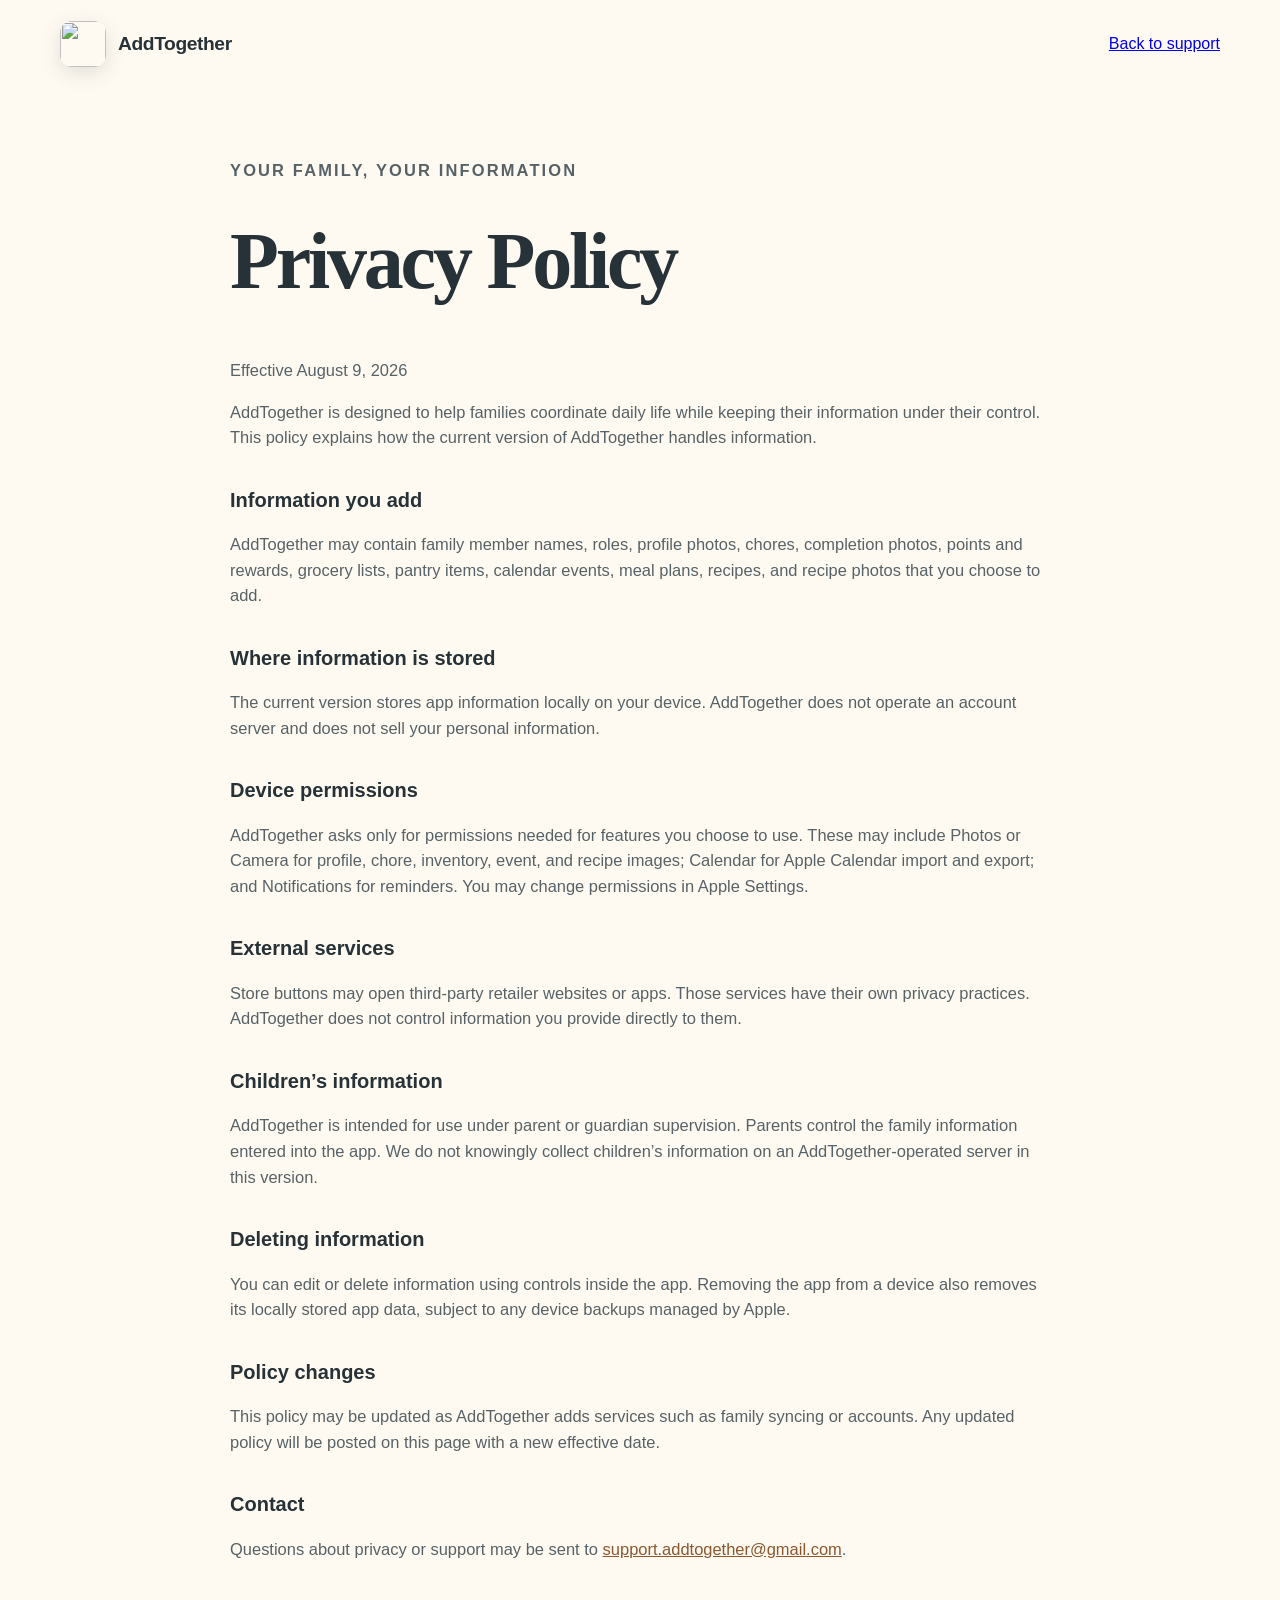
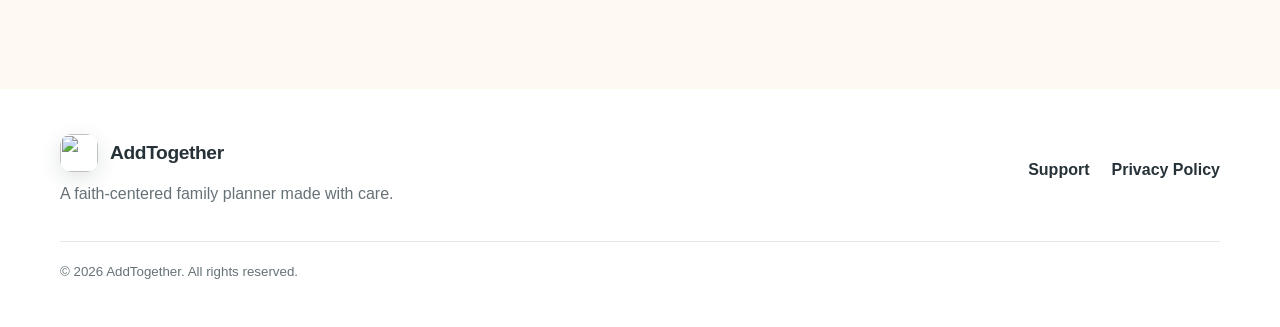
==== privacy/index.html @ c41853a5 "Add privacy/index.html" ====
<!doctype html><html lang="en"><head><meta charset="utf-8"><meta name="viewport" content="width=device-width,initial-scale=1"><title>Privacy Policy | AddTogether</title><link rel="icon" href="../assets/app-icon.svg"><link rel="stylesheet" href="../styles.css"></head><body><main><nav class="nav shell"><a class="brand" href="../"><img src="../assets/app-icon.svg" alt=""><span>AddTogether</span></a><a href="../">Back to support</a></nav><article class="legal shell"><p class="eyebrow">Your family, your information</p><h1>Privacy Policy</h1><p class="updated">Effective August 9, 2026</p><p>AddTogether is designed to help families coordinate daily life while keeping their information under their control. This policy explains how the current version of AddTogether handles information.</p><h2>Information you add</h2><p>AddTogether may contain family member names, roles, profile photos, chores, completion photos, points and rewards, grocery lists, pantry items, calendar events, meal plans, recipes, and recipe photos that you choose to add.</p><h2>Where information is stored</h2><p>The current version stores app information locally on your device. AddTogether does not operate an account server and does not sell your personal information.</p><h2>Device permissions</h2><p>AddTogether asks only for permissions needed for features you choose to use. These may include Photos or Camera for profile, chore, inventory, event, and recipe images; Calendar for Apple Calendar import and export; and Notifications for reminders. You may change permissions in Apple Settings.</p><h2>External services</h2><p>Store buttons may open third-party retailer websites or apps. Those services have their own privacy practices. AddTogether does not control information you provide directly to them.</p><h2>Children’s information</h2><p>AddTogether is intended for use under parent or guardian supervision. Parents control the family information entered into the app. We do not knowingly collect children’s information on an AddTogether-operated server in this version.</p><h2>Deleting information</h2><p>You can edit or delete information using controls inside the app. Removing the app from a device also removes its locally stored app data, subject to any device backups managed by Apple.</p><h2>Policy changes</h2><p>This policy may be updated as AddTogether adds services such as family syncing or accounts. Any updated policy will be posted on this page with a new effective date.</p><h2>Contact</h2><p>Questions about privacy or support may be sent to <a href="mailto:support.addtogether@gmail.com">support.addtogether@gmail.com</a>.</p></article><footer><div class="shell footerInner"><div class="brand footerBrand"><img src="../assets/app-icon.svg" alt=""><span>AddTogether</span></div><p>A faith-centered family planner made with care.</p><div><a href="../#support">Support</a><a href="./">Privacy Policy</a></div><small>© 2026 AddTogether. All rights reserved.</small></div></footer></main></body></html>
---- styles.css ----
:root{--ink:#263238;--muted:#667277;--cream:#fffaf1;--peach:#f6c8ae;--mint:#bfe8d5;--sky:#c8e6f7;--lav:#d9cff4;--rose:#efc5d2;--gold:#d4962e;--white:#fff;--line:rgba(38,50,56,.12)}*{box-sizing:border-box}html{scroll-behavior:smooth}body{margin:0;background:var(--cream);color:var(--ink);font-family:-apple-system,BlinkMacSystemFont,"Segoe UI",sans-serif;line-height:1.55}.shell{width:min(1160px,calc(100% - 40px));margin-inline:auto}.nav{height:88px;display:flex;align-items:center;justify-content:space-between;position:relative;z-index:5}.brand{display:flex;align-items:center;gap:12px;color:var(--ink);text-decoration:none;font-size:1.2rem;font-weight:800;letter-spacing:-.02em}.brand img{width:46px;height:46px;border-radius:12px;box-shadow:0 6px 20px rgba(46,64,74,.14)}.navLinks{display:flex;align-items:center;gap:28px}.navLinks a,footer a{color:var(--ink);text-decoration:none;font-weight:650}.navLinks a:hover,footer a:hover{text-decoration:underline}.hero{min-height:690px;display:grid;grid-template-columns:1.02fr .98fr;align-items:center;gap:76px;padding:54px 0 88px}.eyebrow{text-transform:uppercase;letter-spacing:.13em;font-size:.76rem;font-weight:850;color:#9c6535;margin:0 0 15px}.hero h1,.sectionHeading h2,.memoryCopy h2{font-family:Georgia,"Times New Roman",serif;letter-spacing:-.045em;line-height:1.02;margin:0}.hero h1{font-size:clamp(3.4rem,7vw,6rem)}.lead{font-size:1.2rem;color:var(--muted);max-width:580px;margin:26px 0 30px}.heroActions{display:flex;gap:12px;flex-wrap:wrap}.button{display:inline-flex;justify-content:center;align-items:center;min-height:50px;padding:0 23px;border-radius:999px;text-decoration:none;font-weight:800}.primary{background:var(--ink);color:#fff;box-shadow:0 12px 28px rgba(38,50,56,.2)}.secondary{color:var(--ink);background:rgba(255,255,255,.74);border:1px solid var(--line)}.availability{font-size:.85rem;color:var(--muted);margin-top:17px}.phoneStage{height:590px;position:relative;display:grid;place-items:center}.phone{height:560px;width:auto;border-radius:42px;box-shadow:0 30px 70px rgba(69,62,56,.24);position:relative;z-index:2;border:7px solid #fff}.glow{position:absolute;border-radius:50%;filter:blur(1px)}.glowOne{width:430px;height:430px;background:var(--peach);top:50px;right:0}.glowTwo{width:260px;height:260px;background:var(--lav);bottom:10px;left:10px}.floatingCard{position:absolute;z-index:3;background:rgba(255,255,255,.94);padding:13px 17px;border-radius:17px;box-shadow:0 16px 35px rgba(38,50,56,.15);display:flex;align-items:center;gap:11px}.floatingCard>span{width:38px;height:38px;display:grid;place-items:center;border-radius:11px;background:var(--mint);font-weight:900}.floatingCard strong,.floatingCard small{display:block}.floatingCard small{color:var(--muted)}.cardChore{left:-10px;top:140px}.cardMeal{right:-12px;bottom:95px}.values{background:var(--ink);color:#fff;padding:17px 0}.valuesInner{display:flex;justify-content:center;gap:26px;flex-wrap:wrap;font-size:.88rem;font-weight:750;letter-spacing:.04em}.valuesInner i{color:var(--peach)}.section{padding:110px 0}.sectionHeading{text-align:center;max-width:720px;margin:0 auto 48px}.sectionHeading.left{text-align:left;margin-left:0}.sectionHeading h2,.memoryCopy h2{font-size:clamp(2.5rem,5vw,4.2rem)}.sectionHeading>p:last-child,.memoryCopy>p{color:var(--muted);font-size:1.08rem}.featureGrid{display:grid;grid-template-columns:repeat(2,1fr);gap:18px}.feature{padding:34px;border-radius:28px;min-height:245px}.feature1{background:var(--lav)}.feature2{background:var(--mint)}.feature3{background:var(--peach)}.feature4{background:var(--sky)}.featureIcon{width:52px;height:52px;display:grid;place-items:center;background:rgba(255,255,255,.67);border-radius:15px;font-size:1.35rem;font-weight:900}.feature h3{font-size:1.4rem;margin:23px 0 9px}.feature p{color:#4c595e;margin:0;max-width:460px}.memorySection{background:#f4e8bd;padding:100px 0;overflow:hidden}.memoryGrid{display:grid;grid-template-columns:.9fr 1.1fr;align-items:center;gap:90px}.memoryImage{height:590px;display:grid;place-items:center;position:relative}.memoryImage:before{content:"";position:absolute;width:470px;height:470px;border-radius:50%;background:var(--rose)}.memoryImage img{height:540px;width:auto;border-radius:42px;border:7px solid #fff;box-shadow:0 30px 60px rgba(70,58,47,.2);position:relative}.memoryCopy blockquote{font-family:Georgia,serif;font-size:1.3rem;font-style:italic;border-left:4px solid var(--gold);margin:30px 0 0;padding:6px 0 6px 22px;color:#6c563a}.faqGrid{display:grid;grid-template-columns:1fr 1fr;gap:13px}.faqGrid details{background:#fff;border:1px solid var(--line);border-radius:18px;padding:0 22px}.faqGrid summary{list-style:none;cursor:pointer;font-weight:800;padding:20px 0;display:flex;justify-content:space-between;gap:20px}.faqGrid summary::-webkit-details-marker{display:none}.faqGrid summary span{color:var(--gold);font-size:1.3rem}.faqGrid details p{color:var(--muted);margin:0;padding:0 0 22px}.supportCard{margin-top:34px;background:var(--rose);border-radius:27px;padding:29px;display:flex;justify-content:space-between;align-items:center;gap:30px}.supportCard>div{display:flex;align-items:center;gap:18px}.supportCard h3,.supportCard p{margin:0}.supportCard p{color:#5d5155}.supportCross{width:52px;height:52px;display:grid;place-items:center;border-radius:50%;background:#fff;font-size:1.5rem}footer{background:#fff;padding:45px 0}.footerInner{display:grid;grid-template-columns:1fr auto;align-items:center;gap:10px 30px}.footerInner>p{grid-column:1;color:var(--muted);margin:0}.footerInner>div:nth-of-type(2){grid-column:2;grid-row:1/3;display:flex;gap:22px}.footerInner small{grid-column:1/3;margin-top:24px;padding-top:20px;border-top:1px solid var(--line);color:var(--muted)}.footerBrand img{width:38px;height:38px}.legalPage{min-height:100vh;background:#fffaf1}.legal{max-width:820px;padding:70px 0 110px}.legal h1{font-family:Georgia,serif;font-size:clamp(3rem,7vw,5rem);letter-spacing:-.04em;margin:0 0 35px}.legal h2{font-size:1.25rem;margin:34px 0 8px}.legal p{color:#566267;font-size:1.03rem}.legal a:not(.button){color:#8c572d}.legal .button{margin-top:28px}@media(max-width:820px){.navLinks a:first-child{display:none}.hero{grid-template-columns:1fr;text-align:center;padding-top:30px;gap:25px}.lead{margin-inline:auto}.heroActions{justify-content:center}.phoneStage{height:590px}.cardChore{left:0}.cardMeal{right:0}.featureGrid,.memoryGrid,.faqGrid{grid-template-columns:1fr}.memoryGrid{gap:35px}.memoryCopy{text-align:center}.memoryCopy blockquote{text-align:left}.supportCard{align-items:stretch;flex-direction:column}.footerInner{grid-template-columns:1fr;text-align:center}.footerInner>*{grid-column:1!important}.footerInner>div:nth-of-type(2){grid-row:auto;justify-content:center}.footerBrand{justify-content:center}}@media(max-width:520px){.shell{width:min(100% - 26px,1160px)}.nav{height:74px}.navLinks{gap:14px}.navLinks a{font-size:.86rem}.brand{font-size:1.05rem}.brand img{width:40px;height:40px}.hero{min-height:auto;padding-bottom:65px}.hero h1{font-size:3.35rem}.lead{font-size:1.06rem}.phoneStage{height:520px}.phone{height:490px;border-radius:35px}.floatingCard{font-size:.8rem}.floatingCard small{font-size:.68rem}.cardChore{top:120px}.cardMeal{bottom:50px}.valuesInner{gap:10px 16px}.section{padding:76px 0}.featureGrid{gap:13px}.feature{padding:26px;min-height:auto}.memorySection{padding:75px 0}.memoryImage{height:520px}.memoryImage:before{width:340px;height:340px}.memoryImage img{height:490px}.supportCard{padding:23px}.footerInner>div:nth-of-type(2){flex-direction:column;gap:8px}}
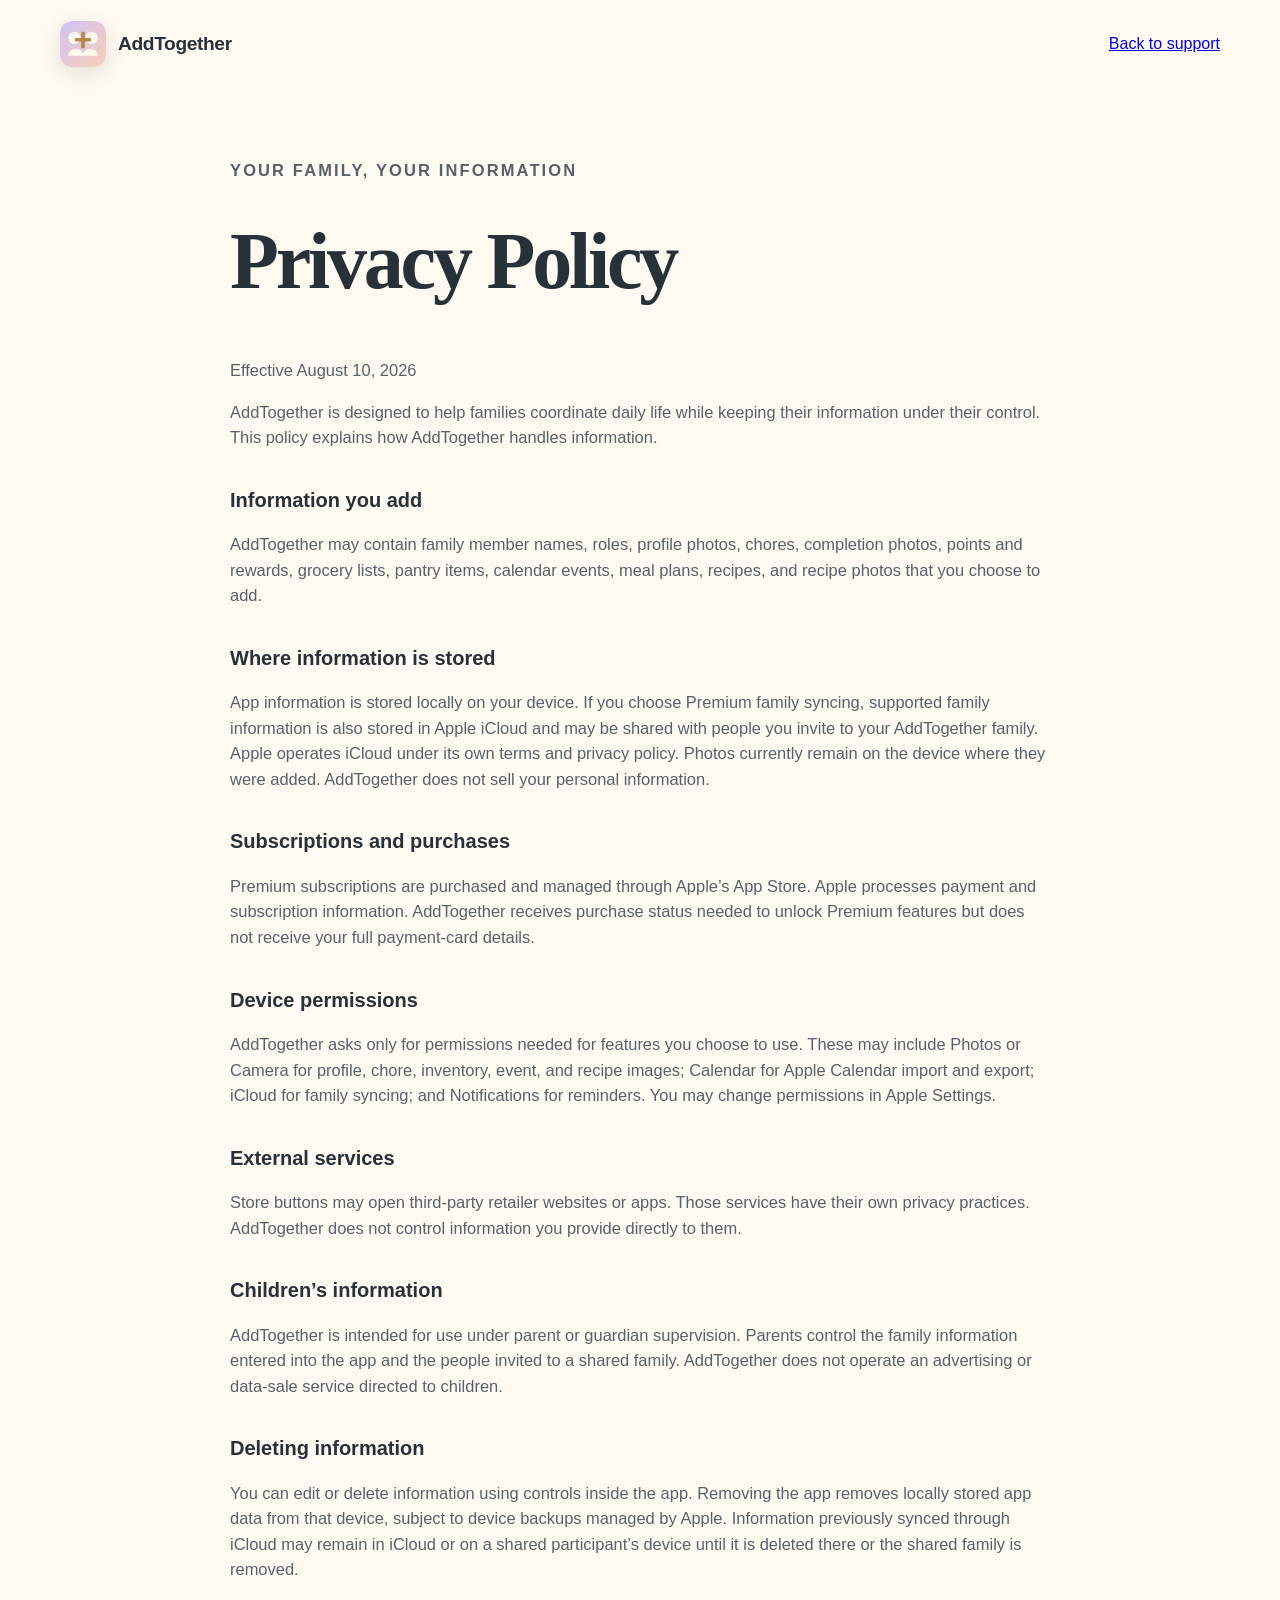
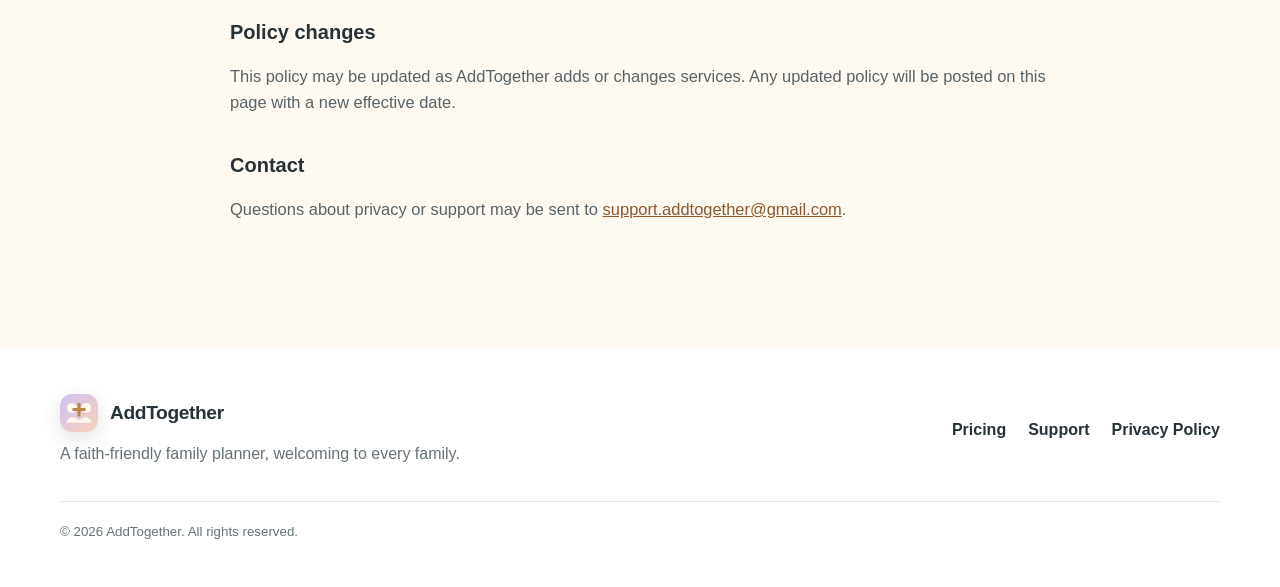
==== commit 97f400b8: "Update privacy details for iCloud and subscriptions" ====
--- a/privacy/index.html
+++ b/privacy/index.html
@@ -1 +1,31 @@
-<!doctype html><html lang="en"><head><meta charset="utf-8"><meta name="viewport" content="width=device-width,initial-scale=1"><title>Privacy Policy | AddTogether</title><link rel="icon" href="../assets/app-icon.svg"><link rel="stylesheet" href="../styles.css"></head><body><main><nav class="nav shell"><a class="brand" href="../"><img src="../assets/app-icon.svg" alt=""><span>AddTogether</span></a><a href="../">Back to support</a></nav><article class="legal shell"><p class="eyebrow">Your family, your information</p><h1>Privacy Policy</h1><p class="updated">Effective August 9, 2026</p><p>AddTogether is designed to help families coordinate daily life while keeping their information under their control. This policy explains how the current version of AddTogether handles information.</p><h2>Information you add</h2><p>AddTogether may contain family member names, roles, profile photos, chores, completion photos, points and rewards, grocery lists, pantry items, calendar events, meal plans, recipes, and recipe photos that you choose to add.</p><h2>Where information is stored</h2><p>The current version stores app information locally on your device. AddTogether does not operate an account server and does not sell your personal information.</p><h2>Device permissions</h2><p>AddTogether asks only for permissions needed for features you choose to use. These may include Photos or Camera for profile, chore, inventory, event, and recipe images; Calendar for Apple Calendar import and export; and Notifications for reminders. You may change permissions in Apple Settings.</p><h2>External services</h2><p>Store buttons may open third-party retailer websites or apps. Those services have their own privacy practices. AddTogether does not control information you provide directly to them.</p><h2>Children’s information</h2><p>AddTogether is intended for use under parent or guardian supervision. Parents control the family information entered into the app. We do not knowingly collect children’s information on an AddTogether-operated server in this version.</p><h2>Deleting information</h2><p>You can edit or delete information using controls inside the app. Removing the app from a device also removes its locally stored app data, subject to any device backups managed by Apple.</p><h2>Policy changes</h2><p>This policy may be updated as AddTogether adds services such as family syncing or accounts. Any updated policy will be posted on this page with a new effective date.</p><h2>Contact</h2><p>Questions about privacy or support may be sent to <a href="mailto:support.addtogether@gmail.com">support.addtogether@gmail.com</a>.</p></article><footer><div class="shell footerInner"><div class="brand footerBrand"><img src="../assets/app-icon.svg" alt=""><span>AddTogether</span></div><p>A faith-centered family planner made with care.</p><div><a href="../#support">Support</a><a href="./">Privacy Policy</a></div><small>© 2026 AddTogether. All rights reserved.</small></div></footer></main></body></html>
+<!doctype html>
+<html lang="en">
+<head>
+  <meta charset="utf-8">
+  <meta name="viewport" content="width=device-width,initial-scale=1">
+  <title>Privacy Policy | AddTogether</title>
+  <link rel="icon" href="../assets/app-icon.svg">
+  <link rel="stylesheet" href="../styles.css">
+</head>
+<body>
+<main>
+  <nav class="nav shell"><a class="brand" href="../"><img src="../assets/app-icon.svg" alt=""><span>AddTogether</span></a><a href="../">Back to support</a></nav>
+  <article class="legal shell">
+    <p class="eyebrow">Your family, your information</p>
+    <h1>Privacy Policy</h1>
+    <p class="updated">Effective August 10, 2026</p>
+    <p>AddTogether is designed to help families coordinate daily life while keeping their information under their control. This policy explains how AddTogether handles information.</p>
+    <h2>Information you add</h2><p>AddTogether may contain family member names, roles, profile photos, chores, completion photos, points and rewards, grocery lists, pantry items, calendar events, meal plans, recipes, and recipe photos that you choose to add.</p>
+    <h2>Where information is stored</h2><p>App information is stored locally on your device. If you choose Premium family syncing, supported family information is also stored in Apple iCloud and may be shared with people you invite to your AddTogether family. Apple operates iCloud under its own terms and privacy policy. Photos currently remain on the device where they were added. AddTogether does not sell your personal information.</p>
+    <h2>Subscriptions and purchases</h2><p>Premium subscriptions are purchased and managed through Apple’s App Store. Apple processes payment and subscription information. AddTogether receives purchase status needed to unlock Premium features but does not receive your full payment-card details.</p>
+    <h2>Device permissions</h2><p>AddTogether asks only for permissions needed for features you choose to use. These may include Photos or Camera for profile, chore, inventory, event, and recipe images; Calendar for Apple Calendar import and export; iCloud for family syncing; and Notifications for reminders. You may change permissions in Apple Settings.</p>
+    <h2>External services</h2><p>Store buttons may open third-party retailer websites or apps. Those services have their own privacy practices. AddTogether does not control information you provide directly to them.</p>
+    <h2>Children’s information</h2><p>AddTogether is intended for use under parent or guardian supervision. Parents control the family information entered into the app and the people invited to a shared family. AddTogether does not operate an advertising or data-sale service directed to children.</p>
+    <h2>Deleting information</h2><p>You can edit or delete information using controls inside the app. Removing the app removes locally stored app data from that device, subject to device backups managed by Apple. Information previously synced through iCloud may remain in iCloud or on a shared participant’s device until it is deleted there or the shared family is removed.</p>
+    <h2>Policy changes</h2><p>This policy may be updated as AddTogether adds or changes services. Any updated policy will be posted on this page with a new effective date.</p>
+    <h2>Contact</h2><p>Questions about privacy or support may be sent to <a href="mailto:support.addtogether@gmail.com">support.addtogether@gmail.com</a>.</p>
+  </article>
+  <footer><div class="shell footerInner"><div class="brand footerBrand"><img src="../assets/app-icon.svg" alt=""><span>AddTogether</span></div><p>A faith-friendly family planner, welcoming to every family.</p><div><a href="../#pricing">Pricing</a><a href="../#support">Support</a><a href="./">Privacy Policy</a></div><small>© 2026 AddTogether. All rights reserved.</small></div></footer>
+</main>
+</body>
+</html>
